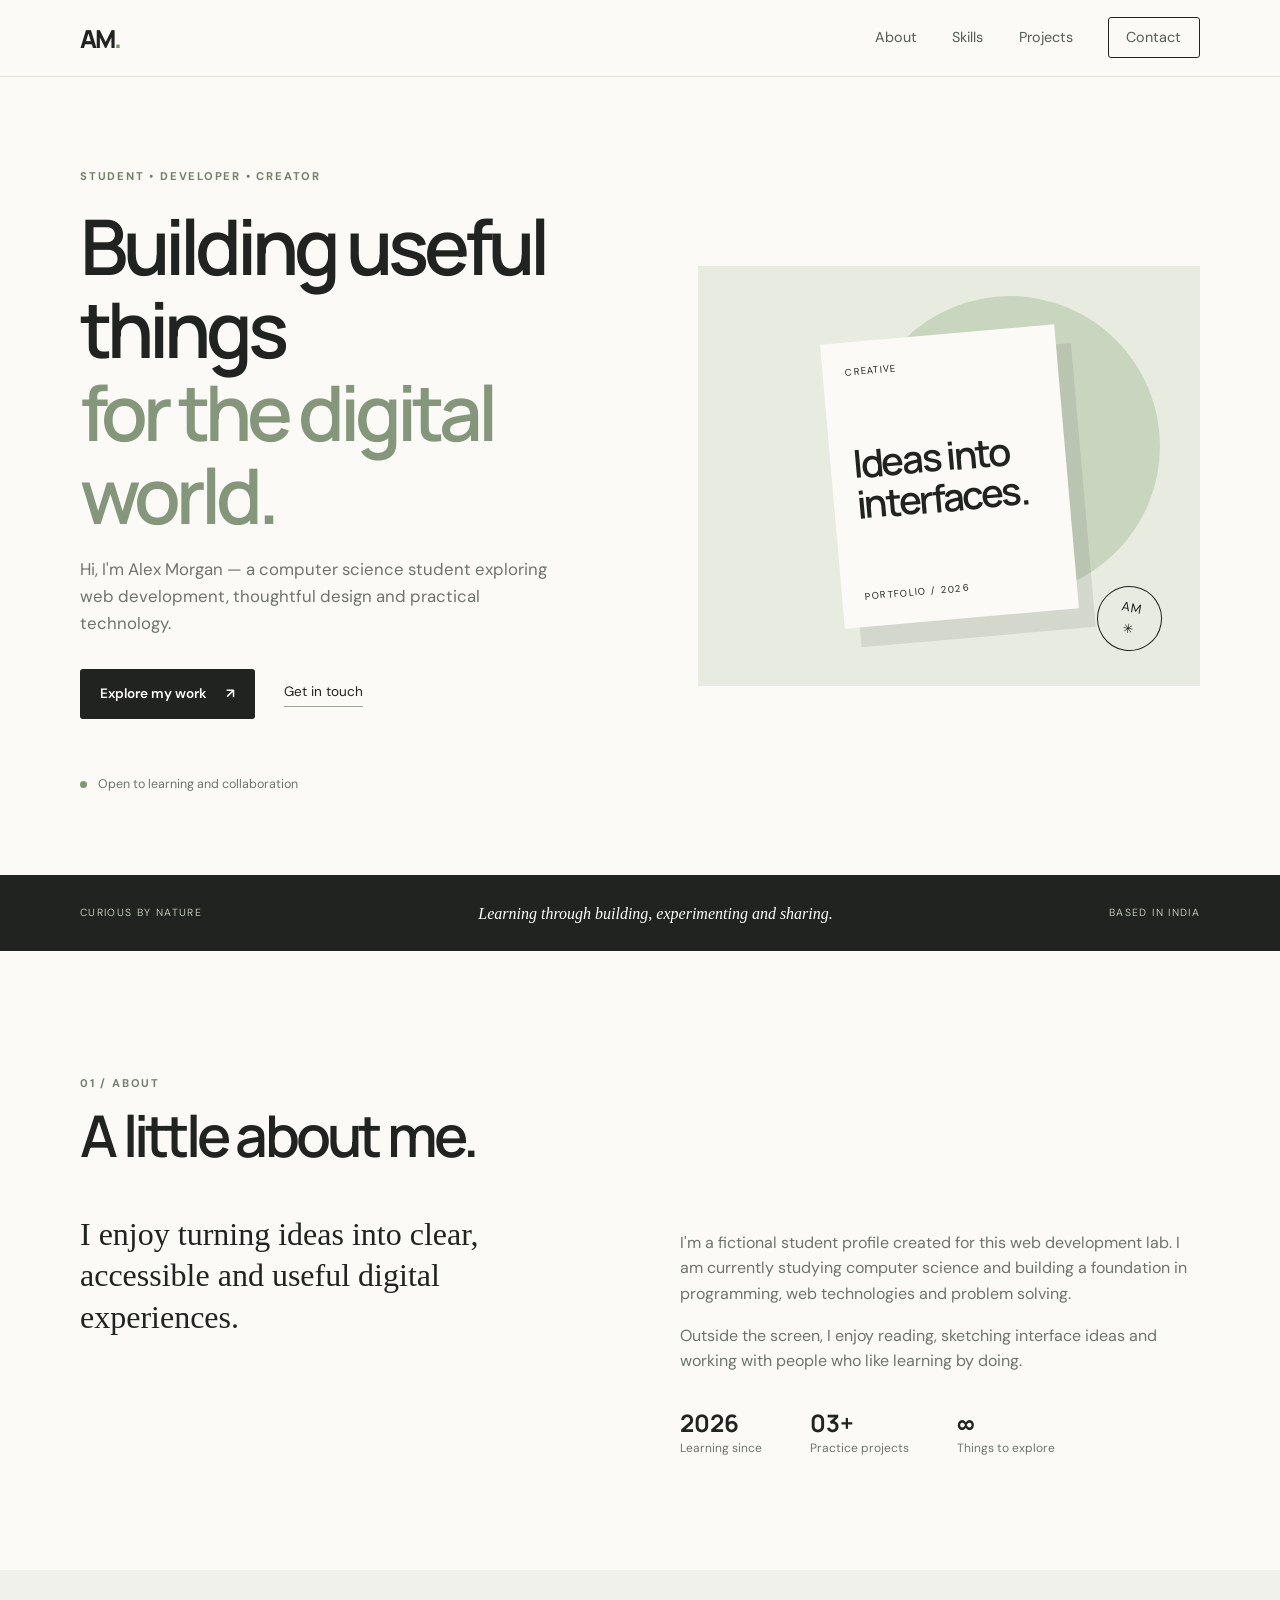
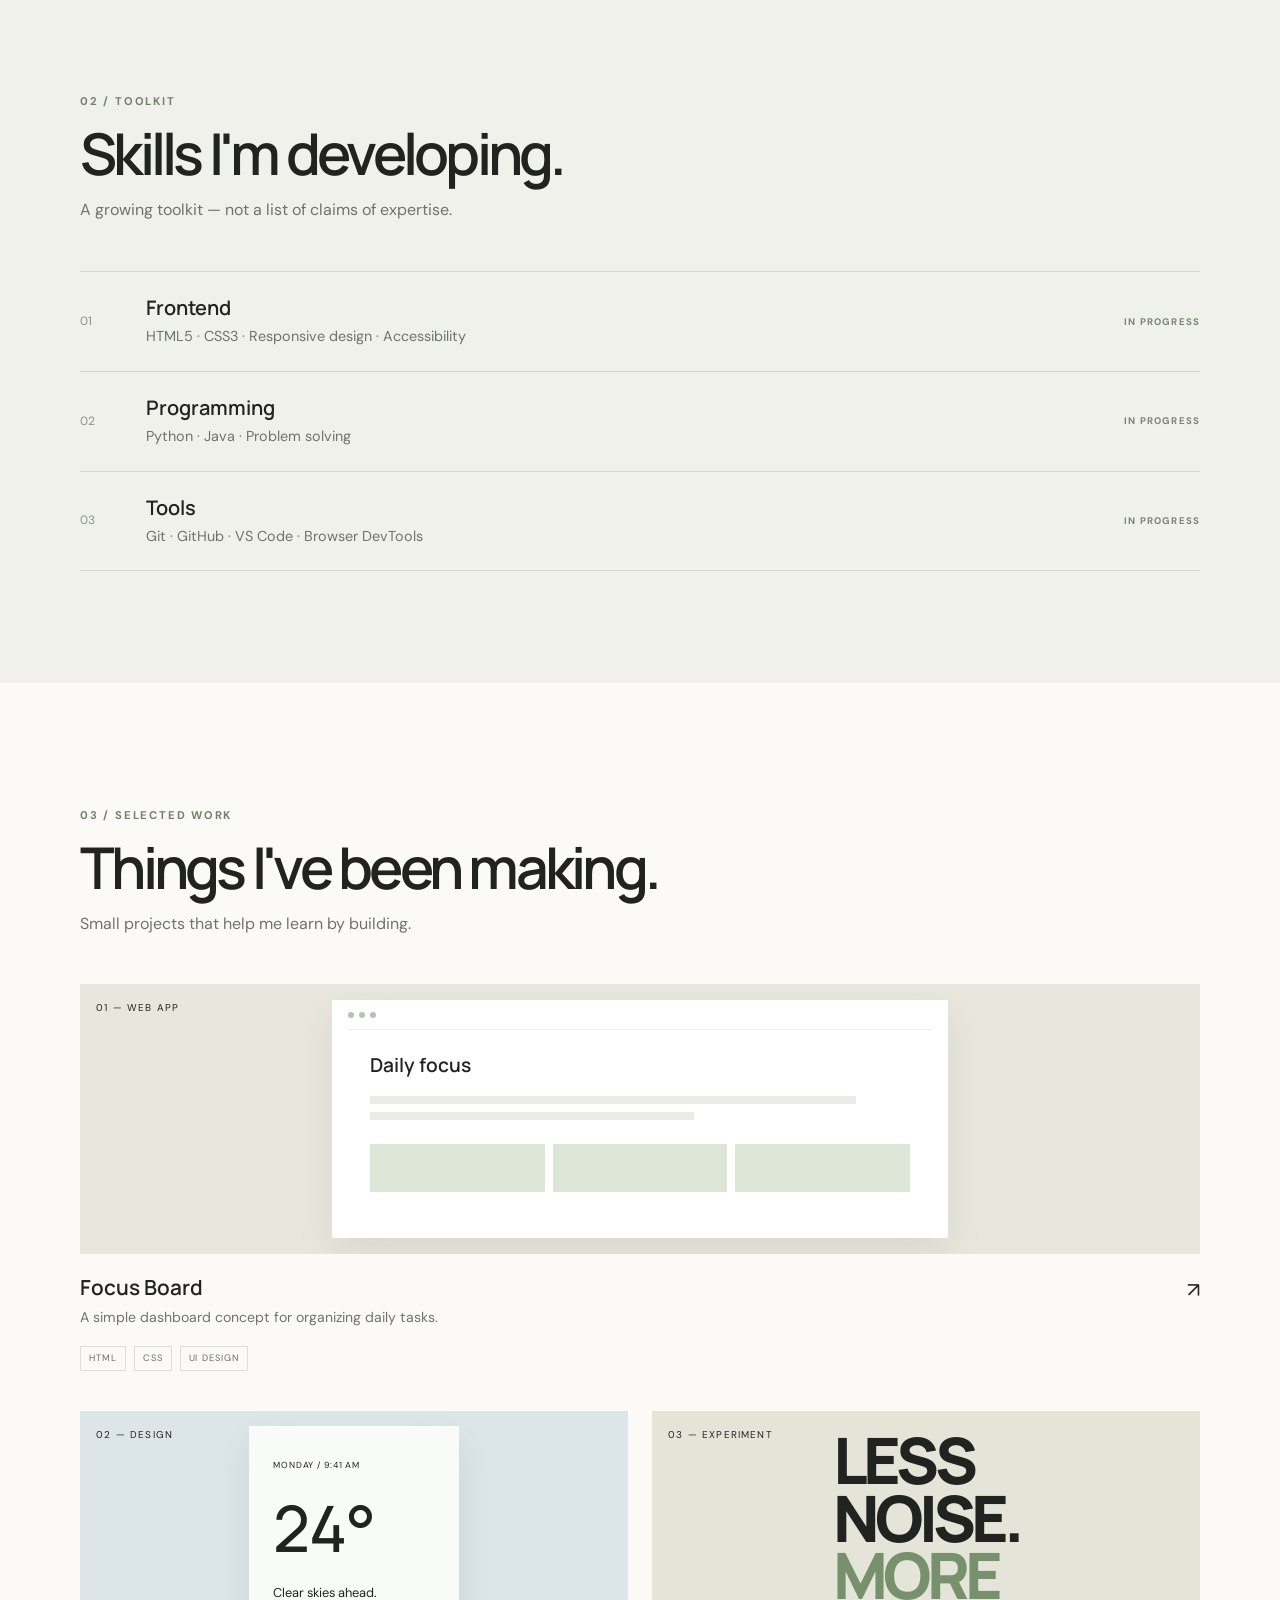
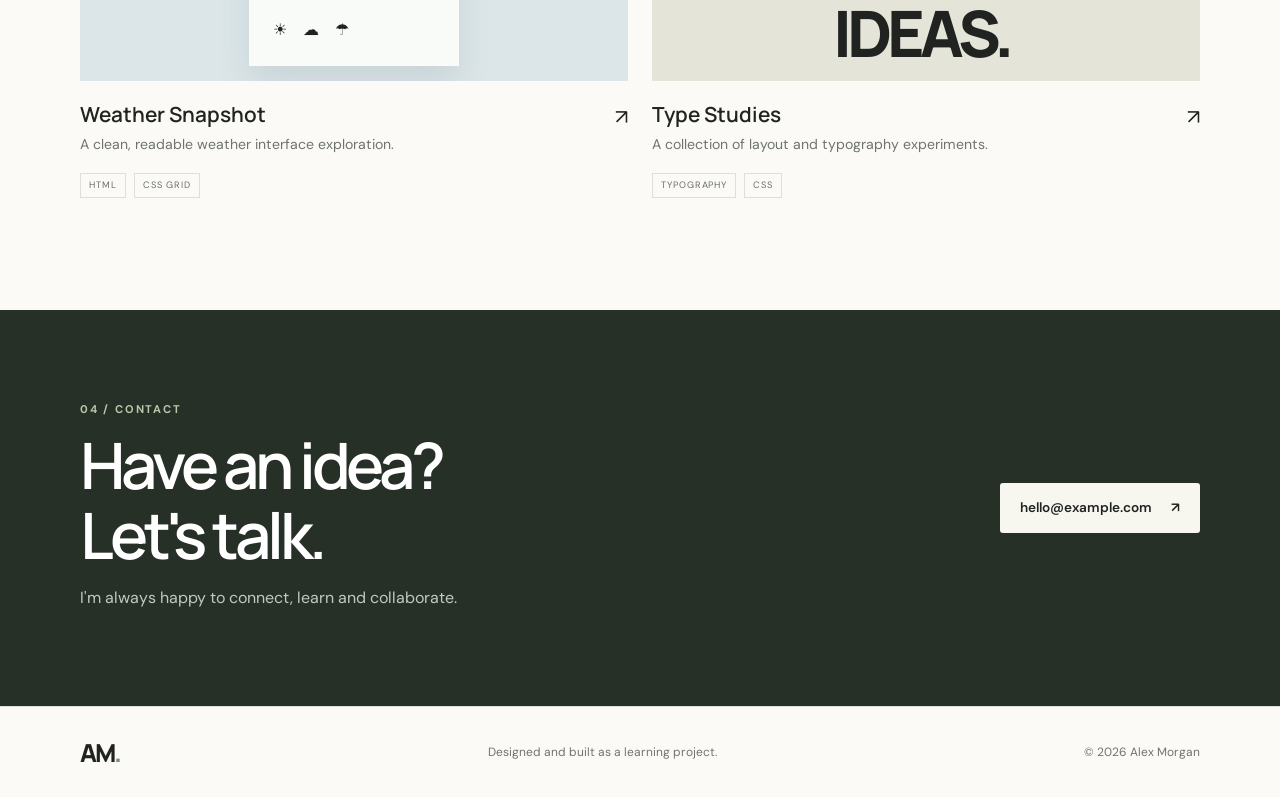
==== index.html @ c8161363 "Build portfolio practicals P1–P13" ====
<!DOCTYPE html>
<html lang="en">
<head>
  <meta charset="UTF-8">
  <meta name="viewport" content="width=device-width, initial-scale=1.0">
  <meta name="description" content="A sample student portfolio showcasing skills, projects and contact information.">
  <title>Alex Morgan | Student Portfolio</title>
  <link rel="preconnect" href="https://fonts.googleapis.com">
  <link rel="preconnect" href="https://fonts.gstatic.com" crossorigin>
  <link href="https://fonts.googleapis.com/css2?family=DM+Sans:wght@400;500;600;700&family=Manrope:wght@400;500;600;700;800&display=swap" rel="stylesheet">
  <link rel="stylesheet" href="style.css">
</head>
<body>
  <a class="skip-link" href="#main">Skip to content</a>
  <header class="site-header">
    <nav class="navbar container" aria-label="Main navigation">
      <a class="brand" href="index.html" aria-label="Alex Morgan home">AM<span>.</span></a>
      <button class="menu-toggle" aria-expanded="false" aria-controls="primary-menu" aria-label="Toggle navigation"><span></span><span></span><span></span></button>
      <ul class="nav-links" id="primary-menu">
        <li><a href="#about">About</a></li><li><a href="#skills">Skills</a></li><li><a href="#projects">Projects</a></li><li><a href="#contact" class="nav-cta">Contact</a></li>
      </ul>
    </nav>
  </header>
  <main id="main">
    <section class="hero container">
      <div class="hero-copy">
        <p class="eyebrow">STUDENT • DEVELOPER • CREATOR</p>
        <h1>Building useful things<br><span>for the digital world.</span></h1>
        <p class="hero-text">Hi, I'm Alex Morgan — a computer science student exploring web development, thoughtful design and practical technology.</p>
        <div class="hero-actions"><a class="button button-dark" href="#projects">Explore my work <span aria-hidden="true">↗</span></a><a class="text-link" href="#contact">Get in touch</a></div>
        <div class="hero-meta"><span class="status-dot"></span> Open to learning and collaboration</div>
      </div>
      <div class="hero-art" aria-label="Abstract decorative portrait placeholder"><div class="art-circle"></div><div class="art-card"><span>CREATIVE</span><strong>Ideas into<br>interfaces.</strong><small>PORTFOLIO / 2026</small></div><div class="art-stamp">AM<br>✳</div></div>
    </section>
    <section class="intro-strip"><div class="container strip-inner"><span>CURIOUS BY NATURE</span><p>Learning through building, experimenting and sharing.</p><span>BASED IN INDIA</span></div></section>
    <section class="section container" id="about">
      <div class="section-heading"><p class="eyebrow">01 / ABOUT</p><h2>A little about me.</h2></div>
      <div class="about-grid"><p class="about-lead">I enjoy turning ideas into clear, accessible and useful digital experiences.</p><div class="about-detail"><p>I'm a fictional student profile created for this web development lab. I am currently studying computer science and building a foundation in programming, web technologies and problem solving.</p><p>Outside the screen, I enjoy reading, sketching interface ideas and working with people who like learning by doing.</p><div class="facts"><div><strong>2026</strong><span>Learning since</span></div><div><strong>03+</strong><span>Practice projects</span></div><div><strong>∞</strong><span>Things to explore</span></div></div></div></div>
    </section>
    <section class="section section-soft" id="skills"><div class="container"><div class="section-heading"><p class="eyebrow">02 / TOOLKIT</p><h2>Skills I'm developing.</h2><p class="section-subtitle">A growing toolkit — not a list of claims of expertise.</p></div><div class="skill-list"><article class="skill-item"><span>01</span><div><h3>Frontend</h3><p>HTML5 · CSS3 · Responsive design · Accessibility</p></div><b>IN PROGRESS</b></article><article class="skill-item"><span>02</span><div><h3>Programming</h3><p>Python · Java · Problem solving</p></div><b>IN PROGRESS</b></article><article class="skill-item"><span>03</span><div><h3>Tools</h3><p>Git · GitHub · VS Code · Browser DevTools</p></div><b>IN PROGRESS</b></article></div></div></section>
    <section class="section container" id="projects"><div class="section-heading"><p class="eyebrow">03 / SELECTED WORK</p><h2>Things I've been making.</h2><p class="section-subtitle">Small projects that help me learn by building.</p></div><div class="project-grid">
      <article class="project-card project-feature"><div class="project-visual visual-one"><span>01 — WEB APP</span><div class="mock-window"><div class="mock-top"><i></i><i></i><i></i></div><div class="mock-content"><b>Daily focus</b><div class="mock-line"></div><div class="mock-line short"></div><div class="mock-boxes"><i></i><i></i><i></i></div></div></div></div><div class="project-info"><div><h3>Focus Board</h3><p>A simple dashboard concept for organizing daily tasks.</p></div><span class="project-arrow">↗</span></div><div class="tag-row"><span>HTML</span><span>CSS</span><span>UI DESIGN</span></div></article>
      <article class="project-card"><div class="project-visual visual-two"><span>02 — DESIGN</span><div class="weather-card"><small>MONDAY / 9:41 AM</small><strong>24°</strong><p>Clear skies ahead.</p><div>☀　☁　☂</div></div></div><div class="project-info"><div><h3>Weather Snapshot</h3><p>A clean, readable weather interface exploration.</p></div><span class="project-arrow">↗</span></div><div class="tag-row"><span>HTML</span><span>CSS GRID</span></div></article>
      <article class="project-card"><div class="project-visual visual-three"><span>03 — EXPERIMENT</span><div class="type-poster">LESS<br>NOISE.<br><em>MORE</em><br>IDEAS.</div></div><div class="project-info"><div><h3>Type Studies</h3><p>A collection of layout and typography experiments.</p></div><span class="project-arrow">↗</span></div><div class="tag-row"><span>TYPOGRAPHY</span><span>CSS</span></div></article>
    </div></section>
    <section class="contact-band" id="contact"><div class="container contact-inner"><div><p class="eyebrow">04 / CONTACT</p><h2>Have an idea?<br>Let's talk.</h2><p>I'm always happy to connect, learn and collaborate.</p></div><a class="button button-light" href="mailto:hello@example.com">hello@example.com <span>↗</span></a></div></section>
  </main>
  <footer class="site-footer"><div class="container footer-inner"><a class="brand" href="#">AM<span>.</span></a><p>Designed and built as a learning project.</p><p>© 2026 Alex Morgan</p></div></footer>
  <script src="script.js"></script>
</body>
</html>
---- style.css ----
:root{--ink:#20231f;--muted:#6e746d;--paper:#fbfaf7;--soft:#f0f1eb;--line:#dedfd7;--accent:#c7d8bd;--serif:Georgia,serif;--sans:"DM Sans",Arial,sans-serif;--display:"Manrope",Arial,sans-serif;--space:clamp(1.25rem,5vw,5rem)}*{box-sizing:border-box}html{scroll-behavior:smooth;scroll-padding-top:90px}body{margin:0;background:var(--paper);color:var(--ink);font-family:var(--sans);line-height:1.6}a{color:inherit;text-decoration:none}.container{width:min(1120px,calc(100% - 2*var(--space)));margin-inline:auto}.skip-link{position:absolute;left:-999px;top:1rem;background:white;padding:.7rem;z-index:20}.skip-link:focus{left:1rem}.site-header{position:sticky;top:0;z-index:10;background:rgba(251,250,247,.94);backdrop-filter:blur(12px);border-bottom:1px solid var(--line)}.navbar{min-height:76px;display:flex;align-items:center;justify-content:space-between}.brand{font:800 1.55rem var(--display);letter-spacing:-.08em}.brand span{color:#78916d}.nav-links{display:flex;align-items:center;gap:2.2rem;list-style:none;margin:0;padding:0;font-size:.9rem}.nav-links a{color:#555c54}.nav-links a:hover{color:var(--ink)}.nav-cta{border:1px solid var(--ink);padding:.65rem 1.1rem;border-radius:3px}.menu-toggle{display:none;background:none;border:0;padding:.5rem}.menu-toggle span{display:block;width:23px;height:2px;background:var(--ink);margin:5px}.hero{min-height:620px;display:grid;grid-template-columns:1.05fr .95fr;align-items:center;gap:4rem;padding-block:5rem}.eyebrow{font-size:.7rem;letter-spacing:.16em;font-weight:700;color:#71816b}.hero h1,.section h2,.contact-band h2{font-family:var(--display);font-weight:600;letter-spacing:-.065em;line-height:1.08}.hero h1{font-size:clamp(3rem,6vw,5.3rem);margin:1.2rem 0}.hero h1 span{color:#84977b}.hero-text{max-width:490px;color:var(--muted);font-size:1.05rem}.hero-actions{display:flex;align-items:center;gap:1.8rem;margin-top:2rem}.button{display:inline-flex;align-items:center;gap:1.2rem;padding:.9rem 1.25rem;font-size:.85rem;font-weight:600;border-radius:3px;transition:transform .2s}.button:hover{transform:translateY(-2px)}.button-dark{background:var(--ink);color:white}.text-link{font-size:.85rem;border-bottom:1px solid #9da49a;padding-bottom:3px}.hero-meta{margin-top:3.5rem;font-size:.78rem;color:var(--muted)}.status-dot{display:inline-block;width:7px;height:7px;border-radius:50%;background:#7d9a6f;margin-right:.5rem}.hero-art{height:420px;position:relative;background:#e8ebdf;display:grid;place-items:center;overflow:hidden}.art-circle{width:300px;height:300px;border-radius:50%;background:#c9d6bf;position:absolute;right:8%;top:7%}.art-card{position:relative;background:#fbfaf7;width:235px;height:285px;padding:1.4rem;box-shadow:15px 20px 0 rgba(41,53,38,.1);transform:rotate(-5deg);display:flex;flex-direction:column;justify-content:space-between}.art-card span,.art-card small{font-size:.6rem;letter-spacing:.14em}.art-card strong{font:600 2.4rem/1.05 var(--display);letter-spacing:-.06em}.art-stamp{position:absolute;bottom:35px;right:38px;border:1px solid var(--ink);border-radius:50%;width:65px;height:65px;display:grid;place-content:center;text-align:center;font-size:.8rem;transform:rotate(10deg)}.intro-strip{background:var(--ink);color:white}.strip-inner{min-height:76px;display:flex;align-items:center;justify-content:space-between;gap:1rem}.strip-inner span{font-size:.65rem;letter-spacing:.13em;color:#bdc7b7}.strip-inner p{font-family:var(--serif);font-style:italic;font-size:1rem}.section{padding-block:7rem}.section-heading{margin-bottom:3rem}.section h2,.contact-band h2{font-size:clamp(2.4rem,4.5vw,3.8rem);margin:.5rem 0}.section-subtitle{color:var(--muted);margin:.8rem 0}.about-grid{display:grid;grid-template-columns:1fr 1fr;gap:5rem}.about-lead{font:2rem/1.3 var(--serif);max-width:440px;margin:0}.about-detail{color:var(--muted);max-width:520px}.facts{display:flex;gap:3rem;margin-top:2rem}.facts div{display:grid}.facts strong{font:700 1.5rem var(--display);color:var(--ink)}.facts span{font-size:.75rem}.section-soft{background:var(--soft)}.skill-list{border-top:1px solid #d4d8ce}.skill-item{display:grid;grid-template-columns:50px 1fr auto;align-items:center;gap:1rem;padding:1.4rem 0;border-bottom:1px solid #d4d8ce}.skill-item>span{font-size:.75rem;color:#8a9584}.skill-item h3{margin:0;font:600 1.25rem var(--display)}.skill-item p{margin:.25rem 0 0;color:var(--muted);font-size:.9rem}.skill-item b{font-size:.6rem;letter-spacing:.12em;color:#77866f}.project-grid{display:grid;grid-template-columns:repeat(2,minmax(0,1fr));gap:2.5rem 1.5rem}.project-feature{grid-column:span 2}.project-visual{height:270px;position:relative;overflow:hidden;display:grid;place-items:center}.project-visual>span{position:absolute;left:1rem;top:1rem;font-size:.62rem;letter-spacing:.12em}.visual-one{background:#e9e7dd}.visual-two{background:#dce6e9}.visual-three{background:#e5e4d9}.mock-window{width:55%;background:#fff;padding:0 1rem 1.5rem;box-shadow:0 15px 35px #42483a18}.mock-top{height:30px;border-bottom:1px solid #eee;display:flex;align-items:center;gap:5px}.mock-top i{width:6px;height:6px;border-radius:50%;background:#b8c2b0}.mock-content{padding:1.4rem}.mock-content b{font:600 1.2rem var(--display)}.mock-line{height:8px;background:#e9ece5;margin-top:1rem;width:90%}.mock-line.short{width:60%;margin-top:.5rem}.mock-boxes{display:flex;gap:8px;margin-top:1.5rem}.mock-boxes i{height:48px;flex:1;background:#dce6d6}.weather-card{background:#f9fbf9;width:210px;padding:1.5rem;box-shadow:0 18px 30px #52666c22}.weather-card small{font-size:.55rem;letter-spacing:.1em}.weather-card strong{display:block;font:500 4rem var(--display);margin-top:.5rem}.weather-card p{font-size:.8rem}.type-poster{font:800 clamp(2.4rem,6vw,4rem)/.9 var(--display);letter-spacing:-.08em}.type-poster em{color:#78916d;font-style:normal}.project-info{display:flex;justify-content:space-between;align-items:start;padding-top:1.2rem}.project-info h3{font:600 1.3rem var(--display);margin:0}.project-info p{color:var(--muted);font-size:.88rem;margin:.3rem 0}.project-arrow{font-size:1.3rem}.tag-row{display:flex;gap:.5rem;margin-top:.8rem}.tag-row span{font-size:.58rem;letter-spacing:.1em;border:1px solid var(--line);padding:.25rem .5rem;color:#687064}.contact-band{background:#273027;color:white;padding-block:5rem}.contact-inner{display:flex;align-items:center;justify-content:space-between;gap:2rem}.contact-band .eyebrow{color:#b7c9aa}.contact-band h2{font-size:clamp(2.8rem,5vw,4.5rem)}.contact-band p:not(.eyebrow){color:#c2c9bf}.button-light{background:#f7f7f0;color:var(--ink)}.site-footer{border-top:1px solid var(--line)}.footer-inner{min-height:90px;display:flex;align-items:center;justify-content:space-between;gap:1rem}.footer-inner p{font-size:.75rem;color:var(--muted)}@media(max-width:760px){.hero{grid-template-columns:1fr;gap:2.5rem;padding-block:4rem}.hero-art{height:340px}.hero h1{font-size:clamp(2.8rem,12vw,4.5rem)}.menu-toggle{display:block}.nav-links{display:none;position:absolute;top:76px;left:0;right:0;background:var(--paper);padding:1.3rem var(--space) 1.8rem;border-bottom:1px solid var(--line);flex-direction:column;align-items:flex-start;gap:1rem}.nav-links.open{display:flex}.about-grid{grid-template-columns:1fr;gap:2rem}.section{padding-block:5rem}.project-grid{grid-template-columns:1fr}.project-feature{grid-column:auto}.contact-inner{align-items:flex-start;flex-direction:column}.strip-inner{padding-block:1rem;flex-wrap:wrap}.strip-inner p{order:3;width:100%;margin:0}.footer-inner{padding-block:1.2rem;flex-wrap:wrap}.footer-inner p{width:100%;margin:0}.skill-item{grid-template-columns:30px 1fr}.skill-item b{grid-column:2}.facts{gap:1.5rem}}@media(prefers-reduced-motion:reduce){html{scroll-behavior:auto}*,*::before,*::after{transition:none!important}}
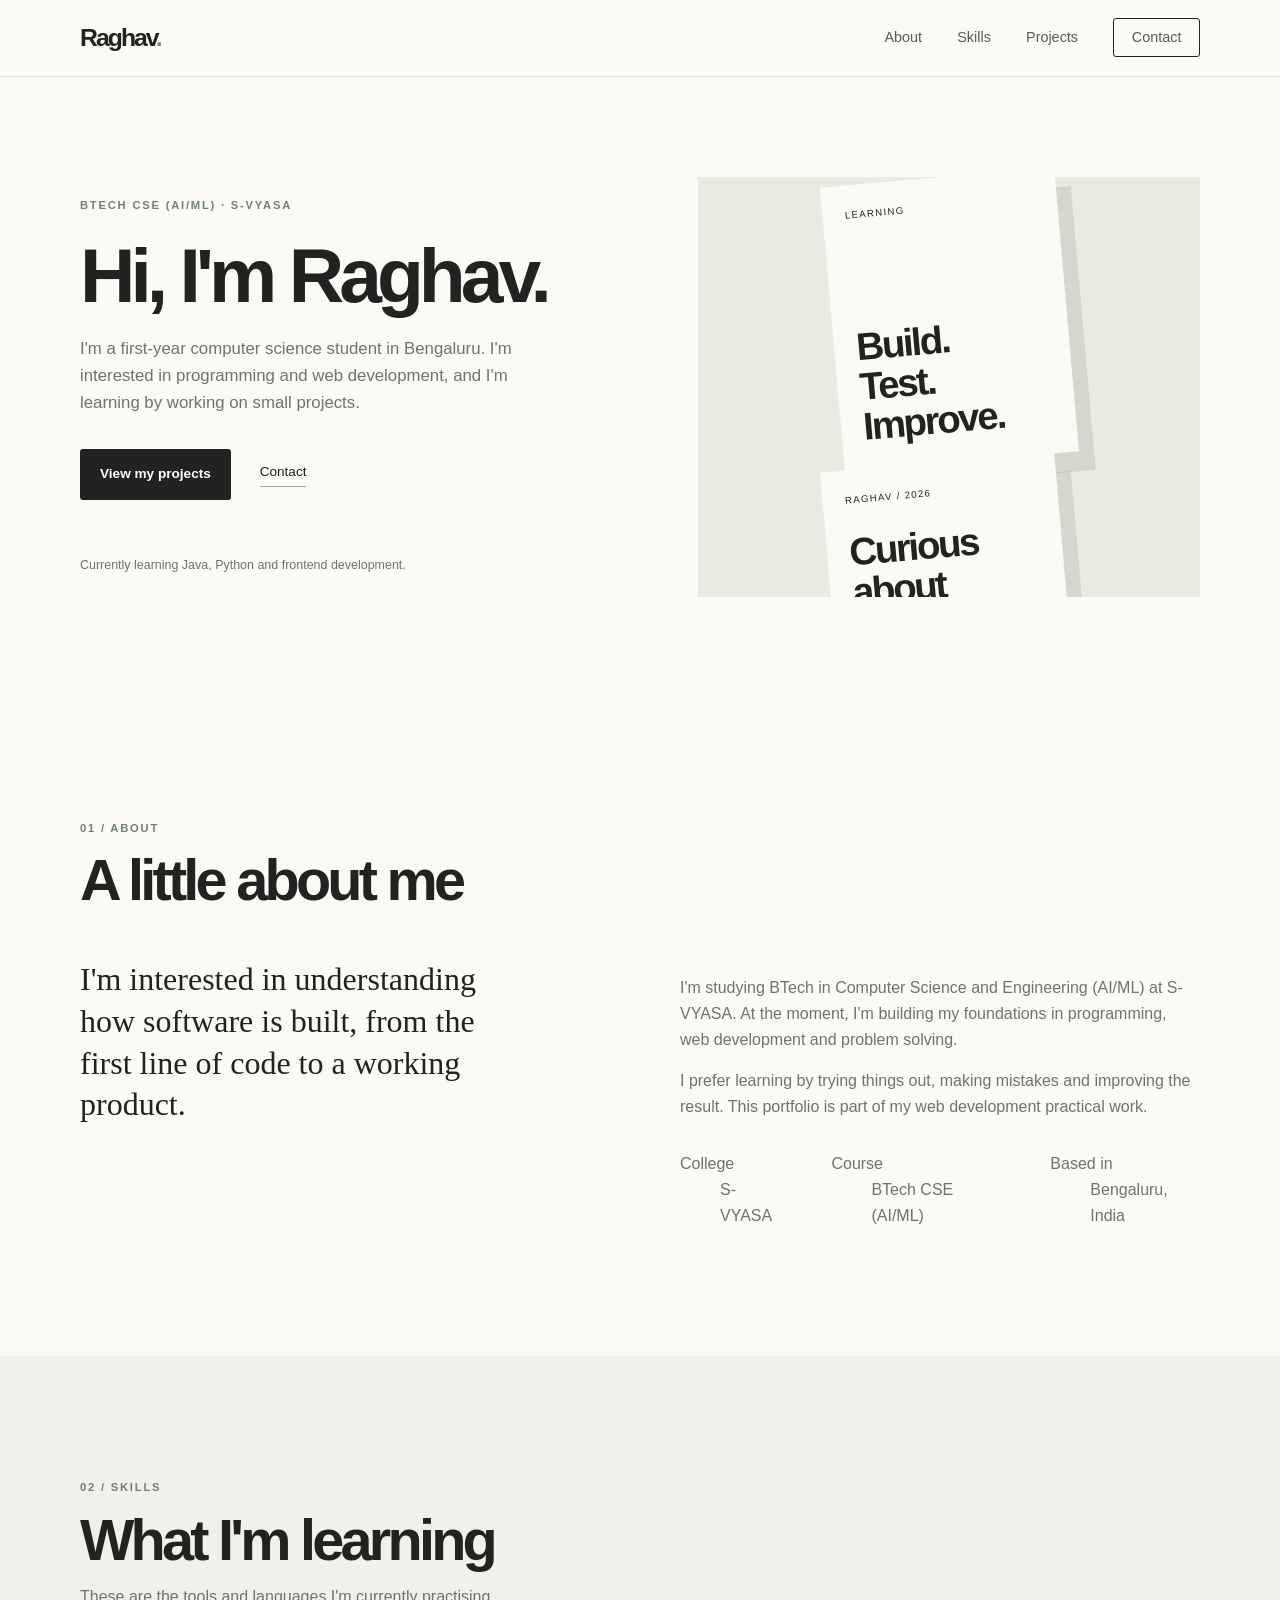
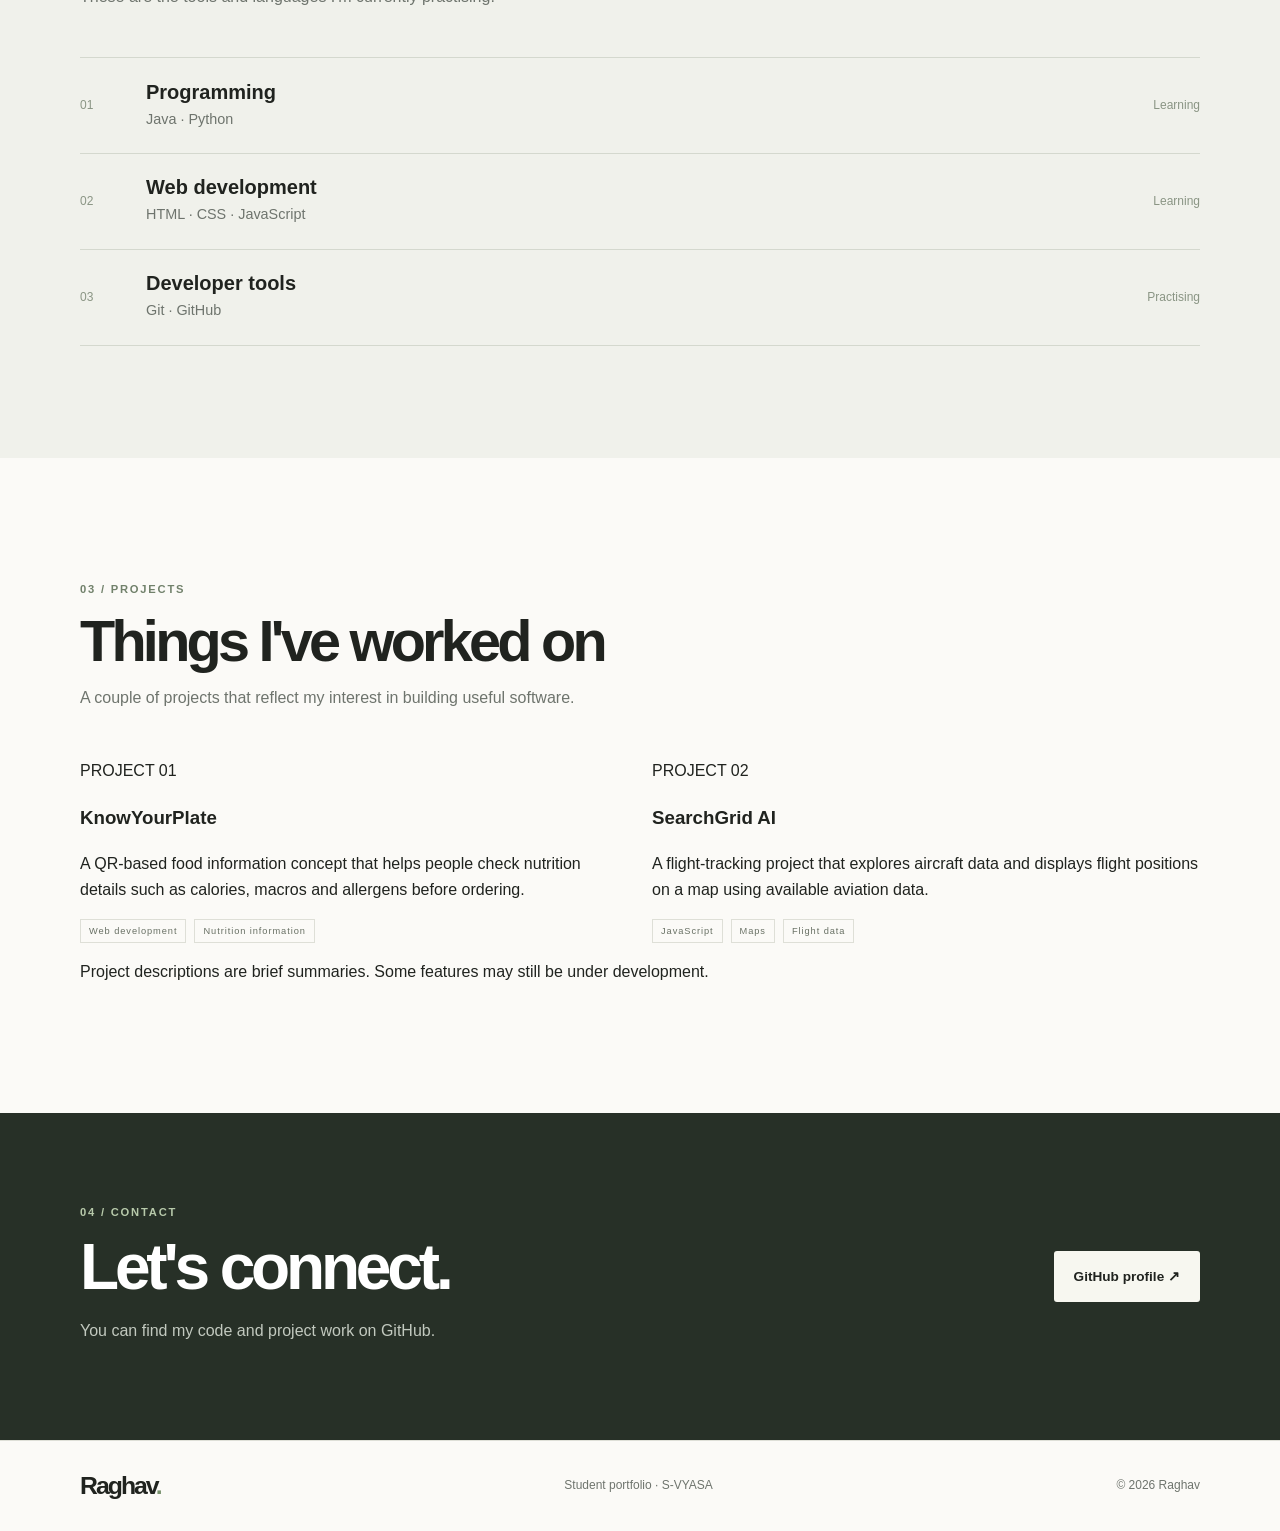
==== commit 3235b8e6: "Personalize portfolio with student details" ====
--- a/index.html
+++ b/index.html
@@ -3,49 +3,119 @@
 <head>
   <meta charset="UTF-8">
   <meta name="viewport" content="width=device-width, initial-scale=1.0">
-  <meta name="description" content="A sample student portfolio showcasing skills, projects and contact information.">
-  <title>Alex Morgan | Student Portfolio</title>
-  <link rel="preconnect" href="https://fonts.googleapis.com">
-  <link rel="preconnect" href="https://fonts.gstatic.com" crossorigin>
-  <link href="https://fonts.googleapis.com/css2?family=DM+Sans:wght@400;500;600;700&family=Manrope:wght@400;500;600;700;800&display=swap" rel="stylesheet">
+  <meta name="description" content="Raghav's student portfolio — BTech CSE (AI/ML), S-VYASA.">
+  <title>Raghav | Student Portfolio</title>
   <link rel="stylesheet" href="style.css">
 </head>
 <body>
   <a class="skip-link" href="#main">Skip to content</a>
   <header class="site-header">
     <nav class="navbar container" aria-label="Main navigation">
-      <a class="brand" href="index.html" aria-label="Alex Morgan home">AM<span>.</span></a>
+      <a class="brand" href="index.html" aria-label="Raghav home">Raghav<span>.</span></a>
       <button class="menu-toggle" aria-expanded="false" aria-controls="primary-menu" aria-label="Toggle navigation"><span></span><span></span><span></span></button>
       <ul class="nav-links" id="primary-menu">
-        <li><a href="#about">About</a></li><li><a href="#skills">Skills</a></li><li><a href="#projects">Projects</a></li><li><a href="#contact" class="nav-cta">Contact</a></li>
+        <li><a href="#about">About</a></li>
+        <li><a href="#skills">Skills</a></li>
+        <li><a href="#projects">Projects</a></li>
+        <li><a href="#contact" class="nav-cta">Contact</a></li>
       </ul>
     </nav>
   </header>
+
   <main id="main">
     <section class="hero container">
       <div class="hero-copy">
-        <p class="eyebrow">STUDENT • DEVELOPER • CREATOR</p>
-        <h1>Building useful things<br><span>for the digital world.</span></h1>
-        <p class="hero-text">Hi, I'm Alex Morgan — a computer science student exploring web development, thoughtful design and practical technology.</p>
-        <div class="hero-actions"><a class="button button-dark" href="#projects">Explore my work <span aria-hidden="true">↗</span></a><a class="text-link" href="#contact">Get in touch</a></div>
-        <div class="hero-meta"><span class="status-dot"></span> Open to learning and collaboration</div>
+        <p class="eyebrow">BTECH CSE (AI/ML) · S-VYASA</p>
+        <h1>Hi, I'm Raghav.</h1>
+        <p class="hero-text">I'm a first-year computer science student in Bengaluru. I'm interested in programming and web development, and I'm learning by working on small projects.</p>
+        <div class="hero-actions">
+          <a class="button button-dark" href="#projects">View my projects</a>
+          <a class="text-link" href="#contact">Contact</a>
+        </div>
+        <p class="hero-meta">Currently learning Java, Python and frontend development.</p>
       </div>
-      <div class="hero-art" aria-label="Abstract decorative portrait placeholder"><div class="art-circle"></div><div class="art-card"><span>CREATIVE</span><strong>Ideas into<br>interfaces.</strong><small>PORTFOLIO / 2026</small></div><div class="art-stamp">AM<br>✳</div></div>
+      <div class="hero-art" aria-label="Simple overlapping cards showing my areas of interest">
+        <div class="art-card art-card-back"><span>LEARNING</span><strong>Build.<br>Test.<br>Improve.</strong></div>
+        <div class="art-card art-card-front"><span>RAGHAV / 2026</span><strong>Curious about<br>how things work.</strong><small>STUDENT PORTFOLIO</small></div>
+      </div>
     </section>
-    <section class="intro-strip"><div class="container strip-inner"><span>CURIOUS BY NATURE</span><p>Learning through building, experimenting and sharing.</p><span>BASED IN INDIA</span></div></section>
+
     <section class="section container" id="about">
-      <div class="section-heading"><p class="eyebrow">01 / ABOUT</p><h2>A little about me.</h2></div>
-      <div class="about-grid"><p class="about-lead">I enjoy turning ideas into clear, accessible and useful digital experiences.</p><div class="about-detail"><p>I'm a fictional student profile created for this web development lab. I am currently studying computer science and building a foundation in programming, web technologies and problem solving.</p><p>Outside the screen, I enjoy reading, sketching interface ideas and working with people who like learning by doing.</p><div class="facts"><div><strong>2026</strong><span>Learning since</span></div><div><strong>03+</strong><span>Practice projects</span></div><div><strong>∞</strong><span>Things to explore</span></div></div></div></div>
+      <div class="section-heading">
+        <p class="eyebrow">01 / ABOUT</p>
+        <h2>A little about me</h2>
+      </div>
+      <div class="about-grid">
+        <p class="about-lead">I'm interested in understanding how software is built, from the first line of code to a working product.</p>
+        <div class="about-detail">
+          <p>I'm studying BTech in Computer Science and Engineering (AI/ML) at S-VYASA. At the moment, I'm building my foundations in programming, web development and problem solving.</p>
+          <p>I prefer learning by trying things out, making mistakes and improving the result. This portfolio is part of my web development practical work.</p>
+          <dl class="facts">
+            <div><dt>College</dt><dd>S-VYASA</dd></div>
+            <div><dt>Course</dt><dd>BTech CSE (AI/ML)</dd></div>
+            <div><dt>Based in</dt><dd>Bengaluru, India</dd></div>
+          </dl>
+        </div>
+      </div>
     </section>
-    <section class="section section-soft" id="skills"><div class="container"><div class="section-heading"><p class="eyebrow">02 / TOOLKIT</p><h2>Skills I'm developing.</h2><p class="section-subtitle">A growing toolkit — not a list of claims of expertise.</p></div><div class="skill-list"><article class="skill-item"><span>01</span><div><h3>Frontend</h3><p>HTML5 · CSS3 · Responsive design · Accessibility</p></div><b>IN PROGRESS</b></article><article class="skill-item"><span>02</span><div><h3>Programming</h3><p>Python · Java · Problem solving</p></div><b>IN PROGRESS</b></article><article class="skill-item"><span>03</span><div><h3>Tools</h3><p>Git · GitHub · VS Code · Browser DevTools</p></div><b>IN PROGRESS</b></article></div></div></section>
-    <section class="section container" id="projects"><div class="section-heading"><p class="eyebrow">03 / SELECTED WORK</p><h2>Things I've been making.</h2><p class="section-subtitle">Small projects that help me learn by building.</p></div><div class="project-grid">
-      <article class="project-card project-feature"><div class="project-visual visual-one"><span>01 — WEB APP</span><div class="mock-window"><div class="mock-top"><i></i><i></i><i></i></div><div class="mock-content"><b>Daily focus</b><div class="mock-line"></div><div class="mock-line short"></div><div class="mock-boxes"><i></i><i></i><i></i></div></div></div></div><div class="project-info"><div><h3>Focus Board</h3><p>A simple dashboard concept for organizing daily tasks.</p></div><span class="project-arrow">↗</span></div><div class="tag-row"><span>HTML</span><span>CSS</span><span>UI DESIGN</span></div></article>
-      <article class="project-card"><div class="project-visual visual-two"><span>02 — DESIGN</span><div class="weather-card"><small>MONDAY / 9:41 AM</small><strong>24°</strong><p>Clear skies ahead.</p><div>☀　☁　☂</div></div></div><div class="project-info"><div><h3>Weather Snapshot</h3><p>A clean, readable weather interface exploration.</p></div><span class="project-arrow">↗</span></div><div class="tag-row"><span>HTML</span><span>CSS GRID</span></div></article>
-      <article class="project-card"><div class="project-visual visual-three"><span>03 — EXPERIMENT</span><div class="type-poster">LESS<br>NOISE.<br><em>MORE</em><br>IDEAS.</div></div><div class="project-info"><div><h3>Type Studies</h3><p>A collection of layout and typography experiments.</p></div><span class="project-arrow">↗</span></div><div class="tag-row"><span>TYPOGRAPHY</span><span>CSS</span></div></article>
-    </div></section>
-    <section class="contact-band" id="contact"><div class="container contact-inner"><div><p class="eyebrow">04 / CONTACT</p><h2>Have an idea?<br>Let's talk.</h2><p>I'm always happy to connect, learn and collaborate.</p></div><a class="button button-light" href="mailto:hello@example.com">hello@example.com <span>↗</span></a></div></section>
+
+    <section class="section section-soft" id="skills">
+      <div class="container">
+        <div class="section-heading">
+          <p class="eyebrow">02 / SKILLS</p>
+          <h2>What I'm learning</h2>
+          <p class="section-subtitle">These are the tools and languages I'm currently practising.</p>
+        </div>
+        <div class="skill-list">
+          <article class="skill-item"><span>01</span><div><h3>Programming</h3><p>Java · Python</p></div><span class="skill-level">Learning</span></article>
+          <article class="skill-item"><span>02</span><div><h3>Web development</h3><p>HTML · CSS · JavaScript</p></div><span class="skill-level">Learning</span></article>
+          <article class="skill-item"><span>03</span><div><h3>Developer tools</h3><p>Git · GitHub</p></div><span class="skill-level">Practising</span></article>
+        </div>
+      </div>
+    </section>
+
+    <section class="section container" id="projects">
+      <div class="section-heading">
+        <p class="eyebrow">03 / PROJECTS</p>
+        <h2>Things I've worked on</h2>
+        <p class="section-subtitle">A couple of projects that reflect my interest in building useful software.</p>
+      </div>
+      <div class="project-grid">
+        <article class="project-card">
+          <div class="project-number">PROJECT 01</div>
+          <h3>KnowYourPlate</h3>
+          <p>A QR-based food information concept that helps people check nutrition details such as calories, macros and allergens before ordering.</p>
+          <div class="tag-row"><span>Web development</span><span>Nutrition information</span></div>
+        </article>
+        <article class="project-card">
+          <div class="project-number">PROJECT 02</div>
+          <h3>SearchGrid AI</h3>
+          <p>A flight-tracking project that explores aircraft data and displays flight positions on a map using available aviation data.</p>
+          <div class="tag-row"><span>JavaScript</span><span>Maps</span><span>Flight data</span></div>
+        </article>
+      </div>
+      <p class="project-note">Project descriptions are brief summaries. Some features may still be under development.</p>
+    </section>
+
+    <section class="contact-band" id="contact">
+      <div class="container contact-inner">
+        <div>
+          <p class="eyebrow">04 / CONTACT</p>
+          <h2>Let's connect.</h2>
+          <p>You can find my code and project work on GitHub.</p>
+        </div>
+        <a class="button button-light" href="https://github.com/mourya-2007" target="_blank" rel="noopener noreferrer">GitHub profile ↗</a>
+      </div>
+    </section>
   </main>
-  <footer class="site-footer"><div class="container footer-inner"><a class="brand" href="#">AM<span>.</span></a><p>Designed and built as a learning project.</p><p>© 2026 Alex Morgan</p></div></footer>
+
+  <footer class="site-footer">
+    <div class="container footer-inner">
+      <a class="brand" href="index.html">Raghav<span>.</span></a>
+      <p>Student portfolio · S-VYASA</p>
+      <p>© 2026 Raghav</p>
+    </div>
+  </footer>
   <script src="script.js"></script>
 </body>
 </html>
